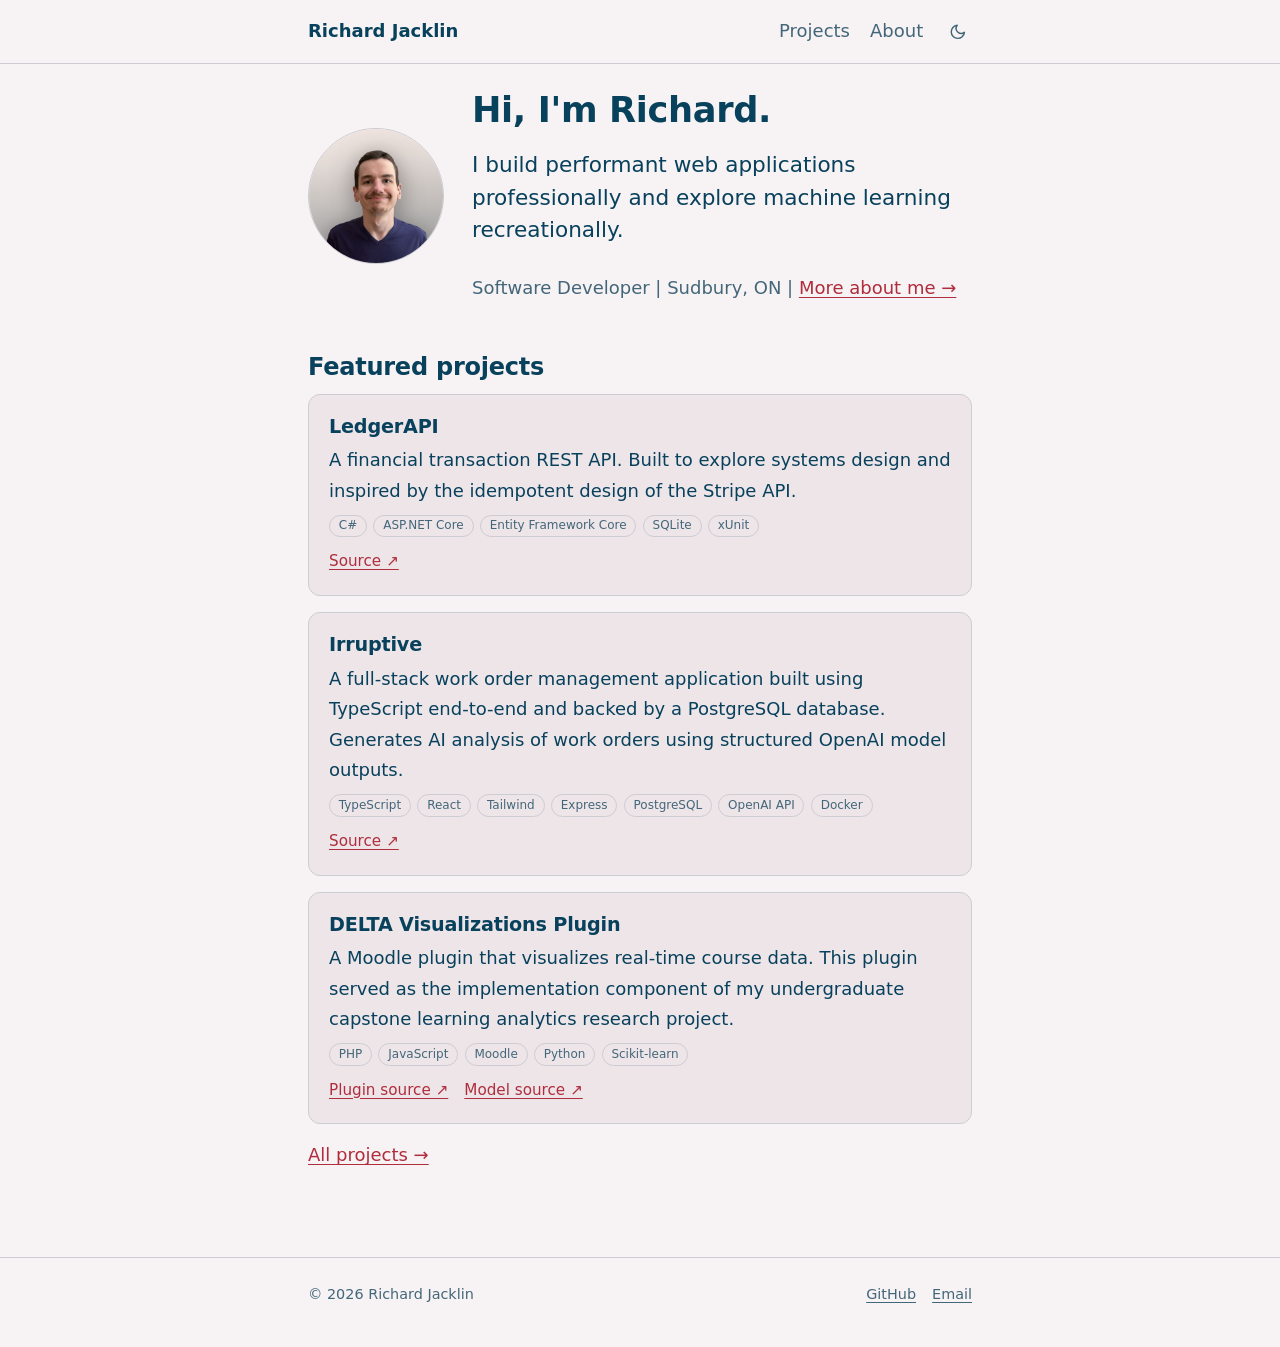
==== index.html @ f095059c "Initial commit." ====
<!doctype html>
<html lang="en">
	<head>
		<meta charset="utf-8" />
		<meta name="viewport" content="width=device-width,initial-scale=1" />
		<script src="js/theme.js"></script>
		<title>Richard Jacklin</title>
		<meta name="description" content="Software developer. A record of my skills, experience and projects." />
		<meta property="og:type" content="website" />
		<meta property="og:title" content="Richard Jacklin" />
		<meta property="og:description" content="Software developer. A record of my skills, experience and projects." />
		<meta property="og:image" content="https://rijacklin.github.io/img/headshot.jpg" />
		<link rel="icon" type="image/svg+xml" href="img/favicon.svg" />
		<link rel="stylesheet" href="css/style.css" />
		<script src="js/main.js" defer></script>
	</head>
	<body>
		<header class="site-header">
			<div class="container">
				<a class="brand" href="index.html">Richard Jacklin</a>
				<nav aria-label="Main">
					<a href="projects.html">Projects</a>
					<a href="about.html">About</a>
				</nav>
			</div>
		</header>

		<main class="container">
			<section class="intro">
				<img class="headshot" src="img/headshot.jpg" alt="Richard Jacklin" width="400" height="400" />
				<div>
					<h1>Hi, I'm Richard.</h1>
					<p class="lead">I build performant web applications professionally and explore machine learning recreationally.</p>
					<p class="muted">Software Developer | Sudbury, ON | <a href="about.html">More about me →</a></p>
				</div>
			</section>

			<section>
				<h2>Featured projects</h2>
				<div class="grid">
					<article class="card">
						<h3>LedgerAPI</h3>
						<p>
							A financial transaction REST API. Built to explore systems design and inspired by the idempotent design of the
              Stripe API.
						</p>
						<ul class="tags">
							<li class="tag">C#</li>
							<li class="tag">ASP.NET Core</li>
							<li class="tag">Entity Framework Core</li>
							<li class="tag">SQLite</li>
							<li class="tag">xUnit</li>
						</ul>
						<p class="links">
							<a href="https://github.com/rijacklin/LedgerAPI" rel="noopener" target="_blank">Source ↗</a>
						</p>
					</article>
					<article class="card">
						<h3>Irruptive</h3>
						<p>
							A full-stack work order management application built using TypeScript end-to-end and backed by a PostgreSQL 
							database. Generates AI analysis of work orders using structured OpenAI model outputs.
						</p>
						<ul class="tags">
							<li class="tag">TypeScript</li>
							<li class="tag">React</li>
							<li class="tag">Tailwind</li>
							<li class="tag">Express</li>
							<li class="tag">PostgreSQL</li>
							<li class="tag">OpenAI API</li>
							<li class="tag">Docker</li>
						</ul>
						<p class="links">
							<a href="https://github.com/rijacklin/irruptive" rel="noopener" target="_blank">Source ↗</a>
						</p>
					</article>
					<article class="card">
						<h3>DELTA Visualizations Plugin</h3>
						<p>
							A Moodle plugin that visualizes real-time course data. This plugin served as the implementation component of my
							undergraduate capstone learning analytics research project.
						</p>
						<ul class="tags">
							<li class="tag">PHP</li>
							<li class="tag">JavaScript</li>
							<li class="tag">Moodle</li>
							<li class="tag">Python</li>
							<li class="tag">Scikit-learn</li>
						</ul>
						<p class="links">
							<a href="https://github.com/rijacklin/delta-visualizations-plugin" rel="noopener" target="_blank">Plugin source ↗</a>
							<a href="https://github.com/rijacklin/random-forest" rel="noopener" target="_blank">Model source ↗</a>
						</p>
					</article>
				</div>
				<p><a href="projects.html">All projects →</a></p>
			</section>
		</main>

		<footer class="site-footer">
			<div class="container">
				<span>&copy; <span data-year>2026</span> Richard Jacklin</span>
				<span class="links">
					<a href="https://github.com/rijacklin" rel="me noopener" target="_blank">GitHub</a>
					<a href="mailto:rijacklin1@gmail.com">Email</a>
				</span>
			</div>
		</footer>
	</body>
</html>
---- css/style.css ----
:root {
	/* Palette: Yale blue, tomato jam, slate grey, peach glow, lavender blush. */
	--yale-blue: #08415c;
	--tomato-jam: #cc2936;
	--slate-grey: #6b818c;
	--peach-glow: #f1bf98;
	--lavender-blush: #eee5e9;

	/* Light: lavender blush page, Yale blue text; tomato jam and slate grey
	   nudged toward Yale blue so links and muted text stay readable on cards. */
	--bg: color-mix(in srgb, var(--lavender-blush) 50%, white);
	--surface: var(--lavender-blush);
	--border: color-mix(in srgb, var(--lavender-blush) 75%, var(--slate-grey));
	--text: var(--yale-blue);
	--muted: color-mix(in srgb, var(--slate-grey) 60%, var(--yale-blue));
	--accent: color-mix(in srgb, var(--tomato-jam) 85%, var(--yale-blue));
	--font-sans: ui-sans-serif, system-ui, -apple-system, 'Segoe UI', Roboto, sans-serif;
	--font-mono: ui-monospace, 'JetBrains Mono', 'Fira Code', SFMono-Regular, Menlo, monospace;
	color-scheme: light dark;
}
/* Theme follows the OS unless the header toggle sets data-theme on <html>.
   Dark: deep Yale blue page, cool off-white text, peach glow accent
   (tomato jam is too dark to read on blue). */
:root[data-theme='light'] {
	color-scheme: light;
}
@media (prefers-color-scheme: dark) {
	:root:not([data-theme='light']) {
		--bg: color-mix(in srgb, var(--yale-blue) 45%, black);
		--surface: color-mix(in srgb, var(--yale-blue) 65%, black);
		--border: color-mix(in srgb, var(--yale-blue) 90%, black);
		--text: color-mix(in srgb, white 92%, var(--yale-blue));
		--muted: color-mix(in srgb, var(--slate-grey) 45%, var(--lavender-blush));
		--accent: var(--peach-glow);
	}
}
:root[data-theme='dark'] {
	--bg: color-mix(in srgb, var(--yale-blue) 45%, black);
	--surface: color-mix(in srgb, var(--yale-blue) 65%, black);
	--border: color-mix(in srgb, var(--yale-blue) 90%, black);
	--text: color-mix(in srgb, white 92%, var(--yale-blue));
	--muted: color-mix(in srgb, var(--slate-grey) 45%, var(--lavender-blush));
	--accent: var(--peach-glow);
	color-scheme: dark;
}

/* ---------- Base ---------- */

*,
*::before,
*::after {
	box-sizing: border-box;
}
html {
	scroll-behavior: smooth;
}
body {
	margin: 0;
	background: var(--bg);
	color: var(--text);
	font: 18px/1.7 var(--font-sans);
	-webkit-font-smoothing: antialiased;
	overflow-wrap: break-word;
}
.container {
	max-width: 44rem;
	margin: 0 auto;
	padding: 0 1.25rem;
}
main.container {
	padding-top: 1.5rem;
	padding-bottom: 4rem;
}
h1,
h2,
h3,
h4 {
	line-height: 1.25;
	margin: 2em 0 0.5em;
	letter-spacing: -0.01em;
}
h1 {
	font-size: 2.2rem;
	margin-top: 0;
}
h2 {
	font-size: 1.5rem;
}
h3 {
	font-size: 1.2rem;
}
p,
ul,
ol {
	margin: 0 0 1.25em;
}
a {
	color: var(--accent);
	text-underline-offset: 3px;
}
a:hover {
	text-decoration-thickness: 2px;
}
img {
	max-width: 100%;
	height: auto;
	border-radius: 8px;
}
hr {
	border: none;
	border-top: 1px solid var(--border);
	margin: 2.5rem 0;
}
code {
	font-family: var(--font-mono);
	font-size: 0.88em;
	background: var(--surface);
	padding: 0.15em 0.35em;
	border-radius: 4px;
}
pre {
	padding: 1rem 1.25rem;
	border-radius: 8px;
	overflow-x: auto;
	font-size: 0.9rem;
	line-height: 1.55;
	border: 1px solid var(--border);
	background: var(--surface);
	margin: 0 0 1.5em;
}
pre code {
	background: none;
	padding: 0;
	font-size: inherit;
}
blockquote {
	margin: 0 0 1.25em;
	padding-left: 1rem;
	border-left: 3px solid var(--accent);
	color: var(--muted);
}
table {
	width: 100%;
	border-collapse: collapse;
	margin-bottom: 1.25em;
}
th,
td {
	text-align: left;
	padding: 0.4em 0.6em;
	border-bottom: 1px solid var(--border);
}
button {
	font: inherit;
	font-size: 0.9rem;
	padding: 0.3rem 0.8rem;
	border: 1px solid var(--border);
	border-radius: 6px;
	background: var(--surface);
	color: var(--text);
	cursor: pointer;
}
.muted {
	color: var(--muted);
}
.tag {
	display: inline-block;
	font-size: 0.75rem;
	padding: 0.05rem 0.55rem;
	border: 1px solid var(--border);
	border-radius: 999px;
	color: var(--muted);
	background: var(--surface);
	line-height: 1.6;
}
.tags {
	display: flex;
	flex-wrap: wrap;
	gap: 0.4rem;
	padding: 0;
	margin: 0.4rem 0 0;
	list-style: none;
}

/* ---------- Header & footer ---------- */

.site-header {
	border-bottom: 1px solid var(--border);
}
.site-header .container {
	display: flex;
	align-items: center;
	justify-content: space-between;
	gap: 1rem;
	padding-top: 1rem;
	padding-bottom: 1rem;
}
.brand {
	font-weight: 700;
	color: var(--text);
	text-decoration: none;
}
.site-header nav {
	display: flex;
	align-items: center;
	gap: 1.25rem;
}
.theme-toggle {
	display: inline-flex;
	padding: 0.35rem;
	border: none;
	background: none;
	color: var(--muted);
}
.theme-toggle:hover {
	color: var(--text);
	background: var(--surface);
}
.theme-toggle svg {
	width: 1.1rem;
	height: 1.1rem;
}
.site-header nav a {
	color: var(--muted);
	text-decoration: none;
}
.site-header nav a:hover,
.site-header nav a[aria-current='page'] {
	color: var(--text);
}
.site-header nav a[aria-current='page'] {
	text-decoration: underline;
	text-decoration-color: var(--accent);
	text-decoration-thickness: 2px;
	text-underline-offset: 6px;
}

.site-footer {
	border-top: 1px solid var(--border);
	color: var(--muted);
	font-size: 0.9rem;
}
.site-footer .container {
	display: flex;
	flex-wrap: wrap;
	justify-content: space-between;
	gap: 0.5rem 1.5rem;
	padding-top: 1.5rem;
	padding-bottom: 2.5rem;
}
.site-footer .links {
	display: flex;
	gap: 1rem;
}
.site-footer a {
	color: var(--muted);
}
.site-footer a:hover {
	color: var(--text);
}

/* ---------- Home ---------- */

.intro {
	display: flex;
	align-items: center;
	gap: 1.75rem;
	margin-bottom: 3rem;
}
.intro p:last-child {
	margin-bottom: 0;
}
.headshot {
	flex-shrink: 0;
	width: 8.5rem;
	height: 8.5rem;
	border-radius: 50%;
	border: 1px solid var(--border);
	object-fit: cover;
}
.lead {
	font-size: 1.35rem;
	line-height: 1.5;
}

/* ---------- Projects ---------- */

.grid {
	display: grid;
	gap: 1rem;
	margin-bottom: 1rem;
}
.card {
	padding: 1.25rem;
	border: 1px solid var(--border);
	border-radius: 12px;
	background: var(--surface);
}
.card h3 {
	margin: 0 0 0.4rem;
}
.card p {
	margin: 0 0 0.5rem;
}
.card .links {
	display: flex;
	gap: 1rem;
	margin: 0.75rem 0 0;
	font-size: 0.95rem;
}

/* ---------- About ---------- */

.skills {
	display: grid;
	grid-template-columns: max-content 1fr;
	gap: 0.6rem 1.5rem;
	margin: 0;
}
.skills dt {
	font-weight: 600;
}
.skills dd {
	margin: 0;
}
.skills dd .tags {
	margin: 0.3rem 0 0;
}
.entry {
	margin-bottom: 1.5rem;
}
.entry .head {
	display: flex;
	flex-wrap: wrap;
	justify-content: space-between;
	align-items: baseline;
	gap: 0 1rem;
}
.entry .head h3 {
	margin: 0;
}

@media (max-width: 600px) {
	body {
		font-size: 17px;
	}
	h1 {
		font-size: 1.8rem;
	}
	.skills {
		grid-template-columns: 1fr;
	}
	.intro {
		flex-direction: column;
		align-items: flex-start;
		gap: 1.25rem;
	}
	.headshot {
		width: 6.5rem;
		height: 6.5rem;
	}
}
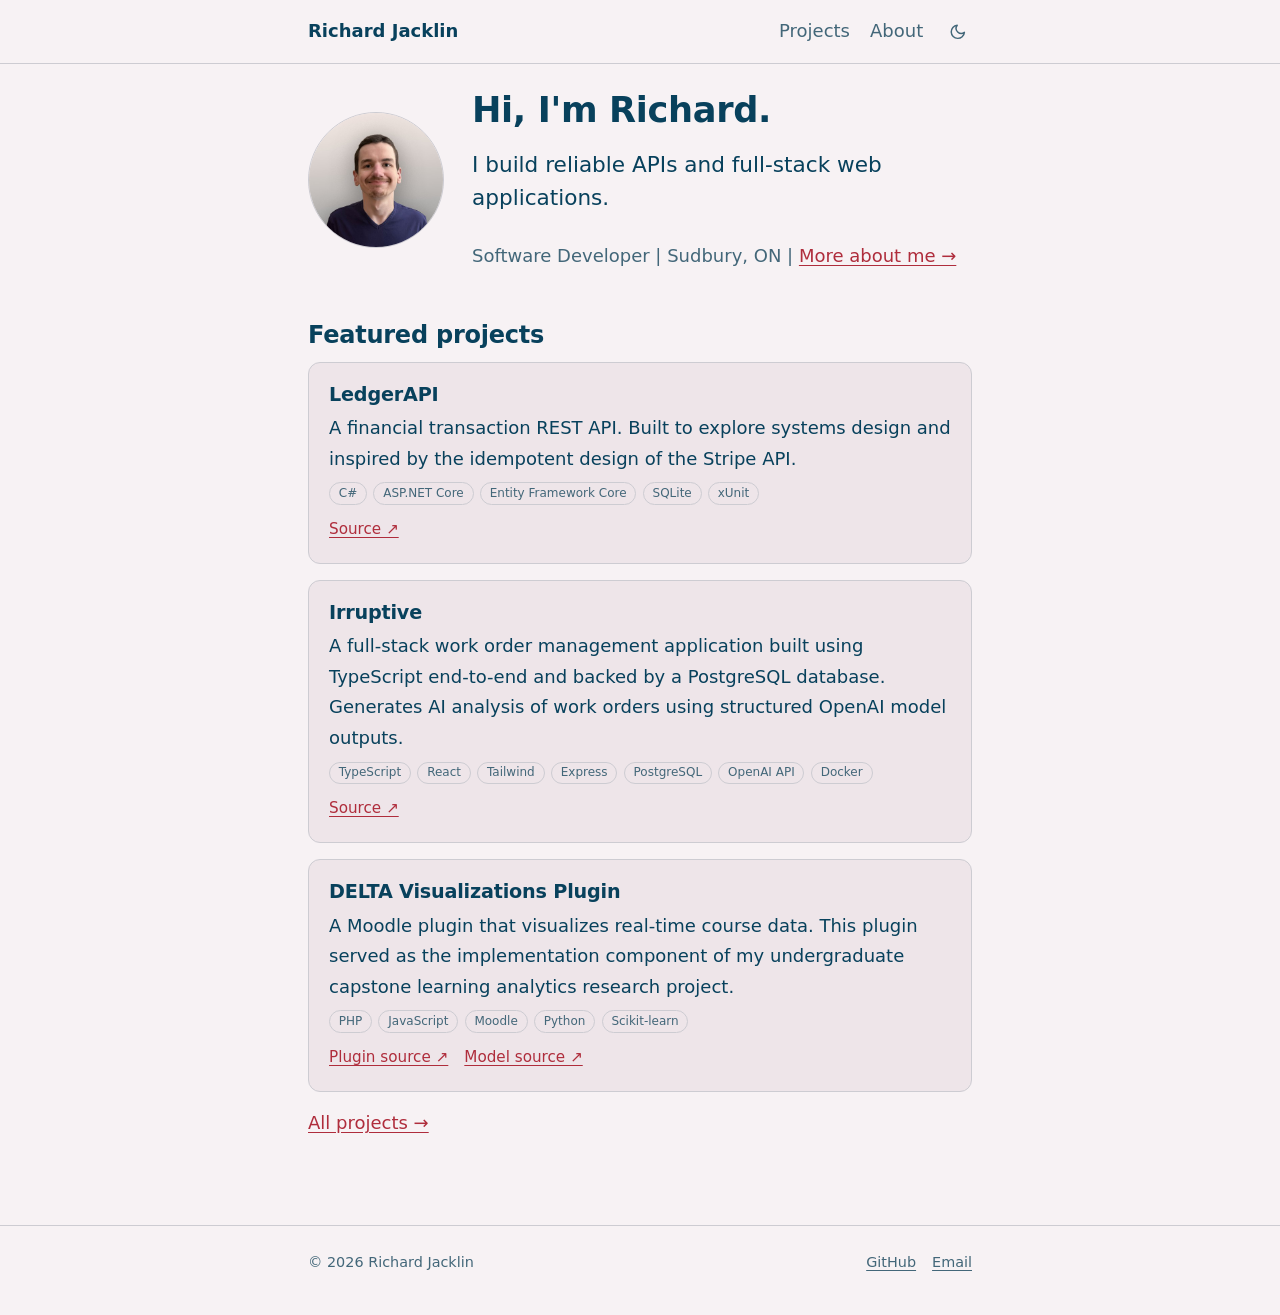
==== commit c3889648: "Phrasing update" ====
--- a/index.html
+++ b/index.html
@@ -30,7 +30,7 @@
 				<img class="headshot" src="img/headshot.jpg" alt="Richard Jacklin" width="400" height="400" />
 				<div>
 					<h1>Hi, I'm Richard.</h1>
-					<p class="lead">I build performant web applications professionally and explore machine learning recreationally.</p>
+					<p class="lead">I build reliable APIs and full-stack web applications.</p>
 					<p class="muted">Software Developer | Sudbury, ON | <a href="about.html">More about me →</a></p>
 				</div>
 			</section>
